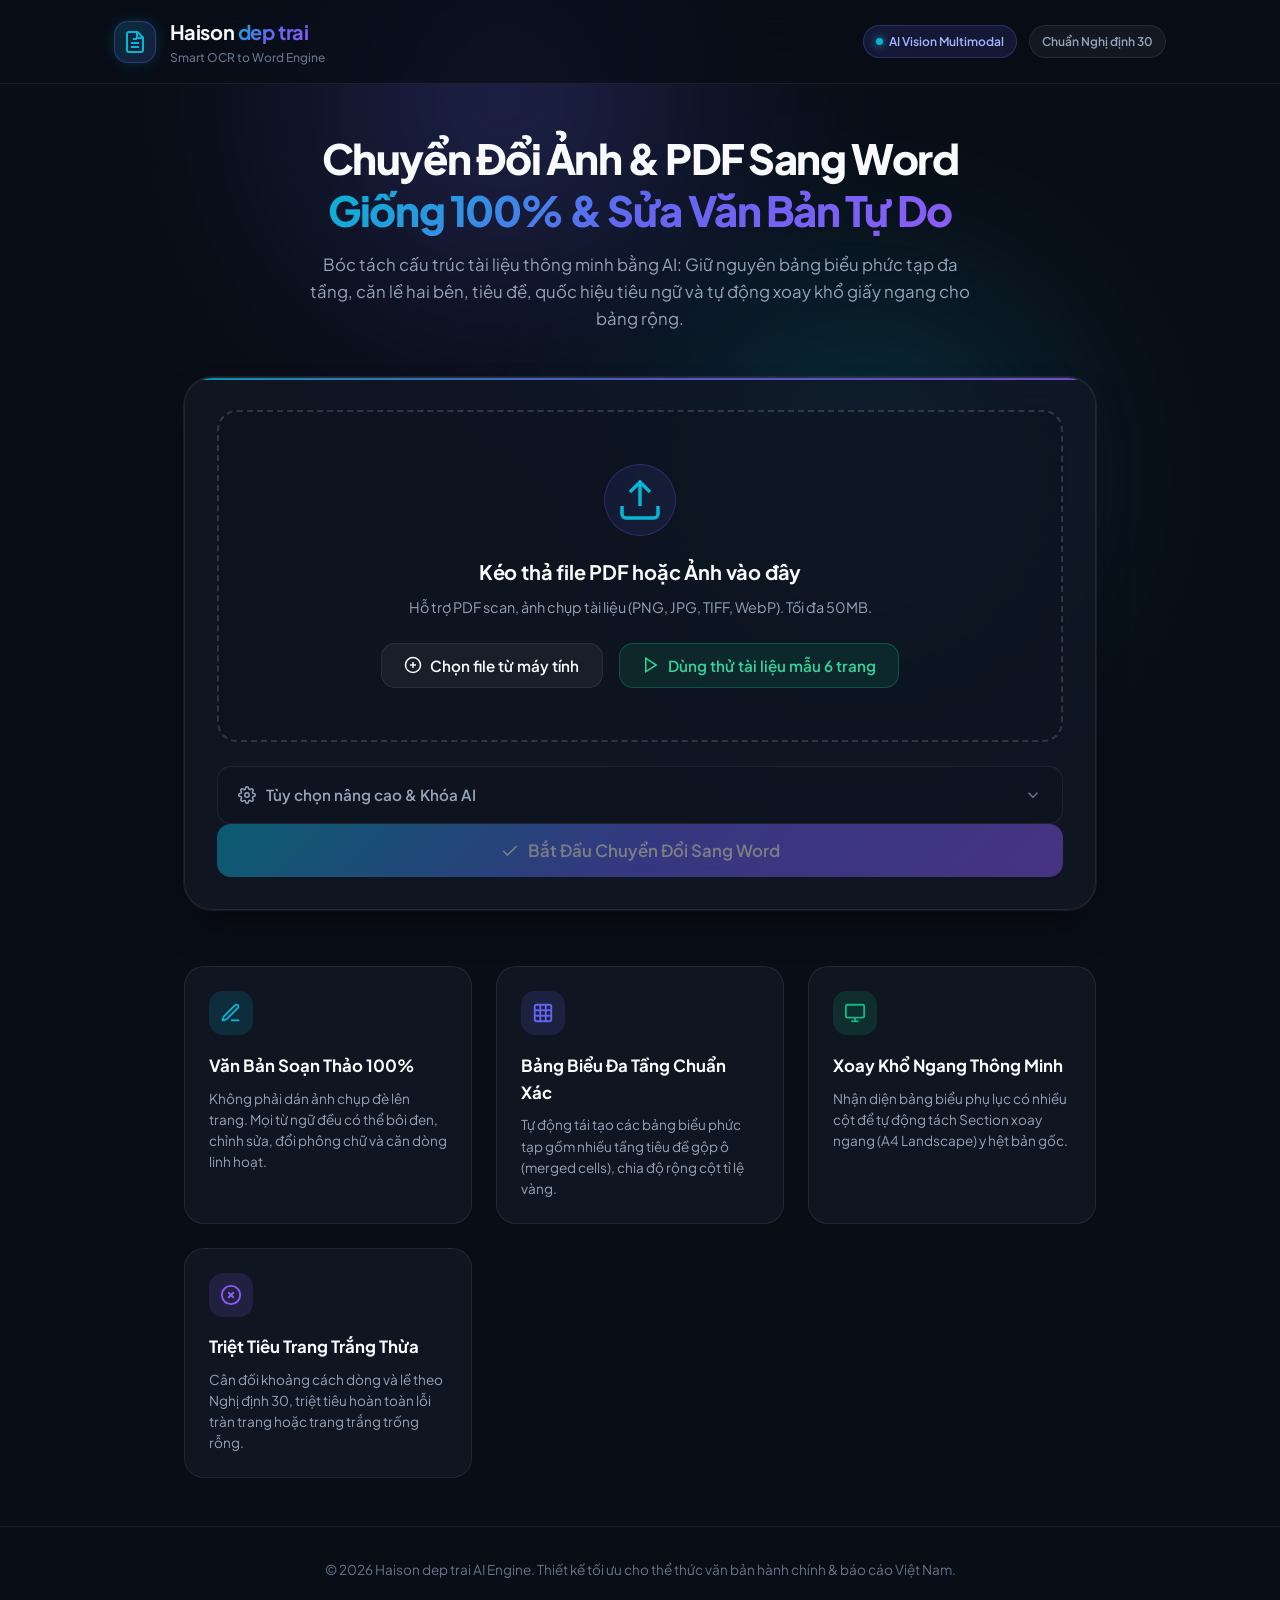
==== templates/index.html @ 434d6317 "Initial commit: Haison dep trai - AI PDF/Image to Word converter" ====
<!DOCTYPE html>
<html lang="vi">
<head>
  <meta charset="UTF-8">
  <meta name="viewport" content="width=device-width, initial-scale=1.0">
  <title>Haison dep trai - Chuyển Đổi PDF & Ảnh Sang Word Chuẩn 100%</title>
  <meta name="description" content="Chuyển đổi hình ảnh và PDF scan sang văn bản Word (.docx) chuẩn 100% thể thức văn bản, giữ nguyên bảng biểu và chỉnh sửa tự do.">
  <link rel="preconnect" href="https://fonts.googleapis.com">
  <link rel="preconnect" href="https://fonts.gstatic.com" crossorigin>
  <link href="https://fonts.googleapis.com/css2?family=Plus+Jakarta+Sans:wght@400;500;600;700;800&family=Inter:wght@400;500;600&family=JetBrains+Mono:wght@400;500&display=swap" rel="stylesheet">
  <link rel="stylesheet" href="/static/css/style.css">
</head>
<body>
  <div class="ambient-glow glow-1"></div>
  <div class="ambient-glow glow-2"></div>
  
  <header class="app-header">
    <div class="header-container">
      <div class="brand">
        <div class="brand-icon">
          <svg width="24" height="24" viewBox="0 0 24 24" fill="none" stroke="currentColor" stroke-width="2">
            <path d="M14.5 2H6a2 2 0 0 0-2 2v16a2 2 0 0 0 2 2h12a2 2 0 0 0 2-2V7.5L14.5 2z"/>
            <polyline points="14 2 14 8 20 8"/>
            <path d="M8 13h8"/>
            <path d="M8 17h8"/>
            <path d="M10 9h4"/>
          </svg>
        </div>
        <div class="brand-text">
          <span class="brand-title">Haison <span class="gradient-text">dep trai</span></span>
          <span class="brand-subtitle">Smart OCR to Word Engine</span>
        </div>
      </div>
      
      <div class="header-badges">
        <span class="badge badge-pulse">
          <span class="pulse-dot"></span>
          AI Vision Multimodal
        </span>
        <span class="badge badge-subtle">Chuẩn Nghị định 30</span>
      </div>
    </div>
  </header>

  <main class="main-content">
    <section class="hero-section">
      <h1 class="hero-title">
        Chuyển Đổi Ảnh & PDF Sang Word <br>
        <span class="gradient-text">Giống 100% & Sửa Văn Bản Tự Do</span>
      </h1>
      <p class="hero-desc">
        Bóc tách cấu trúc tài liệu thông minh bằng AI: Giữ nguyên bảng biểu phức tạp đa tầng, 
        căn lề hai bên, tiêu đề, quốc hiệu tiêu ngữ và tự động xoay khổ giấy ngang cho bảng rộng.
      </p>
    </section>

    <div class="converter-card" id="converterCard">
      <!-- Upload Zone -->
      <div class="drop-zone" id="dropZone">
        <input type="file" id="fileInput" accept=".pdf,.png,.jpg,.jpeg,.tiff,.webp" hidden>
        
        <div class="drop-content" id="dropContent">
          <div class="upload-icon-wrapper">
            <svg class="upload-icon" width="48" height="48" viewBox="0 0 24 24" fill="none" stroke="currentColor" stroke-width="1.75">
              <path d="M21 15v4a2 2 0 0 1-2 2H5a2 2 0 0 1-2-2v-4"/>
              <polyline points="17 8 12 3 7 8"/>
              <line x1="12" y1="3" x2="12" y2="15"/>
            </svg>
          </div>
          <h3 class="drop-title">Kéo thả file PDF hoặc Ảnh vào đây</h3>
          <p class="drop-hint">Hỗ trợ PDF scan, ảnh chụp tài liệu (PNG, JPG, TIFF, WebP). Tối đa 50MB.</p>
          
          <div class="drop-actions">
            <button type="button" class="btn btn-outline" id="browseBtn">
              <svg width="18" height="18" viewBox="0 0 24 24" fill="none" stroke="currentColor" stroke-width="2">
                <circle cx="12" cy="12" r="10"/>
                <line x1="12" y1="8" x2="12" y2="16"/>
                <line x1="8" y1="12" x2="16" y2="12"/>
              </svg>
              Chọn file từ máy tính
            </button>
            <button type="button" class="btn btn-demo" id="demoBtn">
              <svg width="18" height="18" viewBox="0 0 24 24" fill="none" stroke="currentColor" stroke-width="2">
                <polygon points="5 3 19 12 5 21 5 3"/>
              </svg>
              Dùng thử tài liệu mẫu 6 trang
            </button>
          </div>
        </div>

        <!-- Selected File Preview Bar -->
        <div class="file-preview-bar hidden" id="filePreviewBar">
          <div class="file-icon-box">
            <svg width="24" height="24" viewBox="0 0 24 24" fill="none" stroke="currentColor" stroke-width="2">
              <path d="M14 2H6a2 2 0 0 0-2 2v16a2 2 0 0 0 2 2h12a2 2 0 0 0 2-2V8z"/>
              <polyline points="14 2 14 8 20 8"/>
            </svg>
          </div>
          <div class="file-info-details">
            <span class="file-name" id="fileName">tailieu.pdf</span>
            <span class="file-meta" id="fileMeta">2.5 MB • PDF Document</span>
          </div>
          <button type="button" class="btn-icon" id="removeFileBtn" title="Bỏ chọn file">
            <svg width="18" height="18" viewBox="0 0 24 24" fill="none" stroke="currentColor" stroke-width="2">
              <line x1="18" y1="6" x2="6" y2="18"/>
              <line x1="6" y1="6" x2="18" y2="18"/>
            </svg>
          </button>
        </div>
      </div>

      <!-- Advanced Options Accordion -->
      <div class="options-container">
        <div class="options-header" id="optionsToggle">
          <div class="options-title">
            <svg width="18" height="18" viewBox="0 0 24 24" fill="none" stroke="currentColor" stroke-width="2">
              <circle cx="12" cy="12" r="3"/>
              <path d="M19.4 15a1.65 1.65 0 0 0 .33 1.82l.06.06a2 2 0 0 1 0 2.83 2 2 0 0 1-2.83 0l-.06-.06a1.65 1.65 0 0 0-1.82-.33 1.65 1.65 0 0 0-1 1.51V21a2 2 0 0 1-2 2 2 2 0 0 1-2-2v-.09A1.65 1.65 0 0 0 9 19.4a1.65 1.65 0 0 0-1.82.33l-.06.06a2 2 0 0 1-2.83 0 2 2 0 0 1 0-2.83l.06-.06a1.65 1.65 0 0 0 .33-1.82 1.65 1.65 0 0 0-1.51-1H3a2 2 0 0 1-2-2 2 2 0 0 1 2-2h.09A1.65 1.65 0 0 0 4.6 9a1.65 1.65 0 0 0-.33-1.82l-.06-.06a2 2 0 0 1 0-2.83 2 2 0 0 1 2.83 0l.06.06a1.65 1.65 0 0 0 1.82.33H9a1.65 1.65 0 0 0 1-1.51V3a2 2 0 0 1 2-2 2 2 0 0 1 2 2v.09a1.65 1.65 0 0 0 1 1.51 1.65 1.65 0 0 0 1.82-.33l.06-.06a2 2 0 0 1 2.83 0 2 2 0 0 1 0 2.83l-.06.06a1.65 1.65 0 0 0-.33 1.82V9a1.65 1.65 0 0 0 1.51 1H21a2 2 0 0 1 2 2 2 2 0 0 1-2 2h-.09a1.65 1.65 0 0 0-1.51 1z"/>
            </svg>
            <span>Tùy chọn nâng cao & Khóa AI</span>
          </div>
          <svg class="chevron-icon" id="chevronIcon" width="18" height="18" viewBox="0 0 24 24" fill="none" stroke="currentColor" stroke-width="2">
            <polyline points="6 9 12 15 18 9"/>
          </svg>
        </div>

        <div class="options-body" id="optionsBody">
          <div class="options-grid">
            <div class="option-item">
              <label class="toggle-switch">
                <input type="checkbox" id="removeSignatures" checked>
                <span class="slider"></span>
              </label>
              <div class="option-text">
                <span class="option-label">Chừa khoảng trống ký tay & đóng dấu</span>
                <span class="option-desc">Không chèn ảnh con dấu/chữ ký để bạn có thể in ra ký và đóng dấu mộc thật</span>
              </div>
            </div>

            <div class="option-item">
              <label class="toggle-switch">
                <input type="checkbox" id="autoLandscape" checked>
                <span class="slider"></span>
              </label>
              <div class="option-text">
                <span class="option-label">Tự động xoay A4 Ngang cho bảng biểu</span>
                <span class="option-desc">Trang nào có bảng biểu rộng sẽ tự xoay ngang để không bị vỡ cột</span>
              </div>
            </div>

            <div class="form-group">
              <label for="fontSelect" class="form-label">Phông chữ xuất bản:</label>
              <select id="fontSelect" class="form-select">
                <option value="Times New Roman" selected>Times New Roman (Chuẩn văn bản hành chính)</option>
                <option value="Arial">Arial (Hiện đại, dễ nhìn)</option>
                <option value="Calibri">Calibri (Trang nhã)</option>
              </select>
            </div>

            <div class="form-group">
              <label for="apiKeyInput" class="form-label">
                <span>Google Gemini API Key:</span>
                <a href="https://aistudio.google.com/apikey" target="_blank" class="link-external">Lấy khóa API miễn phí ↗</a>
              </label>
              <input type="password" id="apiKeyInput" class="form-input" placeholder="Nhập Gemini API Key hoặc để trống nếu đã cấu hình .env">
              <span class="input-hint">Hệ thống ưu tiên đọc khóa từ file .env nội bộ nếu bạn không nhập tại đây.</span>
            </div>
          </div>
        </div>
      </div>

      <!-- Action Button -->
      <div class="convert-action-box">
        <button type="button" class="btn btn-primary" id="convertBtn" disabled>
          <svg width="20" height="20" viewBox="0 0 24 24" fill="none" stroke="currentColor" stroke-width="2">
            <polyline points="20 6 9 17 4 12"/>
          </svg>
          Bắt Đầu Chuyển Đổi Sang Word
        </button>
      </div>

      <!-- Error Card (Hidden by default) -->
      <div class="error-card hidden" id="errorCard">
        <div class="error-badge">
          <svg width="22" height="22" viewBox="0 0 24 24" fill="none" stroke="currentColor" stroke-width="2">
            <circle cx="12" cy="12" r="10"/>
            <line x1="12" y1="8" x2="12" y2="12"/>
            <line x1="12" y1="16" x2="12.01" y2="16"/>
          </svg>
          <span id="errorTitle">Chưa thể hoàn tất</span>
        </div>
        <p class="error-desc" id="errorDesc">Đã có lỗi xảy ra.</p>
        <button type="button" class="btn btn-retry" id="retryBtn">
          <svg width="18" height="18" viewBox="0 0 24 24" fill="none" stroke="currentColor" stroke-width="2">
            <polyline points="1 4 1 10 7 10"/>
            <path d="M3.51 15a9 9 0 1 0 2.13-9.36L1 10"/>
          </svg>
          Thử lại ngay
        </button>
      </div>

      <!-- Progress Card (Hidden by default) -->
      <div class="progress-card hidden" id="progressCard">
        <div class="progress-header">
          <div class="spinner"></div>
          <span class="progress-status-text" id="progressStatusText">Đang xử lý tài liệu...</span>
        </div>
        <div class="progress-track">
          <div class="progress-fill" id="progressFill"></div>
        </div>
        <ul class="progress-steps" id="progressSteps">
          <li class="step-item active" id="step1">
            <span class="step-icon">1</span>
            <span class="step-title">Kết xuất trang PDF / Ảnh</span>
          </li>
          <li class="step-item" id="step2">
            <span class="step-icon">2</span>
            <span class="step-title">AI Vision phân tích bố cục & bảng</span>
          </li>
          <li class="step-item" id="step3">
            <span class="step-icon">3</span>
            <span class="step-title">Dựng cấu trúc Word (.docx)</span>
          </li>
          <li class="step-item" id="step4">
            <span class="step-icon">4</span>
            <span class="step-title">Khử trang trắng & Hoàn tất</span>
          </li>
        </ul>
      </div>

      <!-- Result Card (Hidden by default) -->
      <div class="result-card hidden" id="resultCard">
        <div class="result-badge">
          <svg width="24" height="24" viewBox="0 0 24 24" fill="none" stroke="currentColor" stroke-width="2">
            <path d="M22 11.08V12a10 10 0 1 1-5.93-9.14"/>
            <polyline points="22 4 12 14.01 9 11.01"/>
          </svg>
          <span>Chuyển đổi thành công 100%!</span>
        </div>

        <div class="result-details">
          <div class="word-icon-large">
            <svg width="40" height="40" viewBox="0 0 24 24" fill="none" stroke="currentColor" stroke-width="1.75">
              <path d="M14.5 2H6a2 2 0 0 0-2 2v16a2 2 0 0 0 2 2h12a2 2 0 0 0 2-2V7.5L14.5 2z"/>
              <polyline points="14 2 14 8 20 8"/>
              <line x1="16" y1="13" x2="8" y2="13"/>
              <line x1="16" y1="17" x2="8" y2="17"/>
              <line x1="10" y1="9" x2="8" y2="9"/>
            </svg>
          </div>
          <div class="result-meta">
            <h4 class="result-filename" id="resultFilename">Chuyen_Doi_Van_Ban.docx</h4>
            <p class="result-subtitle" id="resultSubtitle">6 trang • Giữ nguyên định dạng & không trang trắng thừa</p>
          </div>
        </div>

        <div class="result-actions">
          <a href="#" class="btn btn-download" id="downloadBtn" download>
            <svg width="20" height="20" viewBox="0 0 24 24" fill="none" stroke="currentColor" stroke-width="2">
              <path d="M21 15v4a2 2 0 0 1-2 2H5a2 2 0 0 1-2-2v-4"/>
              <polyline points="7 10 12 15 17 10"/>
              <line x1="12" y1="15" x2="12" y2="3"/>
            </svg>
            Tải File Word (.docx) Về Máy
          </a>
          <button type="button" class="btn btn-outline" id="resetBtn">
            Chuyển file khác
          </button>
        </div>
      </div>
    </div>

    <!-- Feature Highlights -->
    <section class="features-grid">
      <div class="feature-card">
        <div class="feature-icon bg-cyan">
          <svg width="22" height="22" viewBox="0 0 24 24" fill="none" stroke="currentColor" stroke-width="2">
            <path d="M12 20h9"/>
            <path d="M16.5 3.5a2.121 2.121 0 0 1 3 3L7 19l-4 1 1-4L16.5 3.5z"/>
          </svg>
        </div>
        <h3 class="feature-title">Văn Bản Soạn Thảo 100%</h3>
        <p class="feature-desc">Không phải dán ảnh chụp đè lên trang. Mọi từ ngữ đều có thể bôi đen, chỉnh sửa, đổi phông chữ và căn dòng linh hoạt.</p>
      </div>

      <div class="feature-card">
        <div class="feature-icon bg-indigo">
          <svg width="22" height="22" viewBox="0 0 24 24" fill="none" stroke="currentColor" stroke-width="2">
            <rect x="3" y="3" width="18" height="18" rx="2" ry="2"/>
            <line x1="3" y1="9" x2="21" y2="9"/>
            <line x1="3" y1="15" x2="21" y2="15"/>
            <line x1="9" y1="3" x2="9" y2="21"/>
            <line x1="15" y1="3" x2="15" y2="21"/>
          </svg>
        </div>
        <h3 class="feature-title">Bảng Biểu Đa Tầng Chuẩn Xác</h3>
        <p class="feature-desc">Tự động tái tạo các bảng biểu phức tạp gồm nhiều tầng tiêu đề gộp ô (merged cells), chia độ rộng cột tỉ lệ vàng.</p>
      </div>

      <div class="feature-card">
        <div class="feature-icon bg-emerald">
          <svg width="22" height="22" viewBox="0 0 24 24" fill="none" stroke="currentColor" stroke-width="2">
            <rect x="2" y="3" width="20" height="14" rx="2" ry="2"/>
            <line x1="8" y1="21" x2="16" y2="21"/>
            <line x1="12" y1="17" x2="12" y2="21"/>
          </svg>
        </div>
        <h3 class="feature-title">Xoay Khổ Ngang Thông Minh</h3>
        <p class="feature-desc">Nhận diện bảng biểu phụ lục có nhiều cột để tự động tách Section xoay ngang (A4 Landscape) y hệt bản gốc.</p>
      </div>

      <div class="feature-card">
        <div class="feature-icon bg-violet">
          <svg width="22" height="22" viewBox="0 0 24 24" fill="none" stroke="currentColor" stroke-width="2">
            <circle cx="12" cy="12" r="10"/>
            <line x1="15" y1="9" x2="9" y2="15"/>
            <line x1="9" y1="9" x2="15" y2="15"/>
          </svg>
        </div>
        <h3 class="feature-title">Triệt Tiêu Trang Trắng Thừa</h3>
        <p class="feature-desc">Cân đối khoảng cách dòng và lề theo Nghị định 30, triệt tiêu hoàn toàn lỗi tràn trang hoặc trang trắng trống rỗng.</p>
      </div>
    </section>
  </main>

  <footer class="app-footer">
    <p>© 2026 Haison dep trai AI Engine. Thiết kế tối ưu cho thể thức văn bản hành chính & báo cáo Việt Nam.</p>
  </footer>

  <script src="/static/js/app.js"></script>
</body>
</html>
---- static/css/style.css ----
:root {
  --bg-primary: #090d16;
  --bg-card: rgba(18, 24, 38, 0.75);
  --bg-card-hover: rgba(24, 32, 50, 0.85);
  --bg-input: rgba(13, 18, 30, 0.8);
  --border-subtle: rgba(255, 255, 255, 0.08);
  --border-active: rgba(99, 102, 241, 0.5);
  --text-main: #f8fafc;
  --text-muted: #94a3b8;
  --text-dim: #64748b;
  
  --accent-cyan: #06b6d4;
  --accent-indigo: #6366f1;
  --accent-violet: #8b5cf6;
  --accent-emerald: #10b981;
  --accent-rose: #f43f5e;
  
  --gradient-primary: linear-gradient(135deg, #06b6d4 0%, #6366f1 50%, #8b5cf6 100%);
  --gradient-glow: linear-gradient(135deg, rgba(6, 182, 212, 0.25) 0%, rgba(99, 102, 241, 0.25) 100%);
  --shadow-card: 0 20px 40px -15px rgba(0, 0, 0, 0.5), 0 0 0 1px rgba(255, 255, 255, 0.08);
  --shadow-btn: 0 10px 25px -5px rgba(99, 102, 241, 0.4);
  
  --radius-sm: 8px;
  --radius-md: 14px;
  --radius-lg: 20px;
  --radius-xl: 28px;
  --transition-fast: 0.15s ease;
  --transition-normal: 0.25s cubic-bezier(0.4, 0, 0.2, 1);
}

* {
  margin: 0;
  padding: 0;
  box-sizing: border-box;
}

body {
  font-family: 'Plus Jakarta Sans', -apple-system, BlinkMacSystemFont, 'Segoe UI', Roboto, sans-serif;
  background-color: var(--bg-primary);
  color: var(--text-main);
  min-height: 100vh;
  display: flex;
  flex-direction: column;
  overflow-x: hidden;
  position: relative;
  line-height: 1.6;
}

/* Ambient Background Glows */
.ambient-glow {
  position: absolute;
  border-radius: 50%;
  filter: blur(120px);
  pointer-events: none;
  z-index: 0;
  opacity: 0.45;
}

.glow-1 {
  width: 500px;
  height: 500px;
  top: -150px;
  left: 20%;
  background: radial-gradient(circle, var(--accent-indigo) 0%, rgba(99, 102, 241, 0) 70%);
}

.glow-2 {
  width: 450px;
  height: 450px;
  top: 250px;
  right: 15%;
  background: radial-gradient(circle, var(--accent-cyan) 0%, rgba(6, 182, 212, 0) 70%);
}

/* Header */
.app-header {
  position: sticky;
  top: 0;
  z-index: 100;
  backdrop-filter: blur(20px);
  -webkit-backdrop-filter: blur(20px);
  background: rgba(9, 13, 22, 0.75);
  border-bottom: 1px solid var(--border-subtle);
  padding: 1rem 0;
}

.header-container {
  max-width: 1100px;
  margin: 0 auto;
  padding: 0 1.5rem;
  display: flex;
  align-items: center;
  justify-content: space-between;
}

.brand {
  display: flex;
  align-items: center;
  gap: 0.85rem;
}

.brand-icon {
  width: 42px;
  height: 42px;
  border-radius: var(--radius-md);
  background: linear-gradient(135deg, rgba(6, 182, 212, 0.2), rgba(99, 102, 241, 0.2));
  border: 1px solid rgba(99, 102, 241, 0.35);
  display: flex;
  align-items: center;
  justify-content: center;
  color: var(--accent-cyan);
  box-shadow: 0 0 15px rgba(6, 182, 212, 0.2);
}

.brand-title {
  font-size: 1.25rem;
  font-weight: 700;
  letter-spacing: -0.02em;
  display: block;
}

.brand-subtitle {
  font-size: 0.75rem;
  color: var(--text-dim);
  font-weight: 500;
  display: block;
}

.gradient-text {
  background: var(--gradient-primary);
  -webkit-background-clip: text;
  -webkit-text-fill-color: transparent;
}

.header-badges {
  display: flex;
  align-items: center;
  gap: 0.75rem;
}

.badge {
  font-size: 0.75rem;
  font-weight: 600;
  padding: 0.35rem 0.75rem;
  border-radius: 9999px;
  display: inline-flex;
  align-items: center;
  gap: 0.4rem;
}

.badge-pulse {
  background: rgba(99, 102, 241, 0.15);
  border: 1px solid rgba(99, 102, 241, 0.3);
  color: #a5b4fc;
}

.pulse-dot {
  width: 7px;
  height: 7px;
  border-radius: 50%;
  background-color: var(--accent-cyan);
  box-shadow: 0 0 8px var(--accent-cyan);
  animation: pulseAnimation 2s infinite;
}

@keyframes pulseAnimation {
  0% { transform: scale(0.95); opacity: 0.8; }
  50% { transform: scale(1.3); opacity: 1; }
  100% { transform: scale(0.95); opacity: 0.8; }
}

.badge-subtle {
  background: rgba(255, 255, 255, 0.05);
  border: 1px solid var(--border-subtle);
  color: var(--text-muted);
}

.badge-connected {
  font-size: 0.72rem;
  font-weight: 600;
  color: #34d399;
  background: rgba(16, 185, 129, 0.15);
  border: 1px solid rgba(16, 185, 129, 0.35);
  padding: 0.15rem 0.55rem;
  border-radius: 9999px;
  display: inline-flex;
  align-items: center;
  margin-left: 0.4rem;
}

/* Main Content */
.main-content {
  flex: 1;
  max-width: 960px;
  width: 100%;
  margin: 0 auto;
  padding: 3rem 1.5rem;
  position: relative;
  z-index: 1;
}

/* Hero Section */
.hero-section {
  text-align: center;
  margin-bottom: 2.75rem;
}

.hero-title {
  font-size: 2.6rem;
  font-weight: 800;
  letter-spacing: -0.035em;
  line-height: 1.25;
  margin-bottom: 1rem;
}

.hero-desc {
  font-size: 1.05rem;
  color: var(--text-muted);
  max-width: 680px;
  margin: 0 auto;
  font-weight: 400;
}

/* Converter Card */
.converter-card {
  background: var(--bg-card);
  backdrop-filter: blur(24px);
  -webkit-backdrop-filter: blur(24px);
  border: 1px solid var(--border-subtle);
  border-radius: var(--radius-xl);
  padding: 2rem;
  box-shadow: var(--shadow-card);
  position: relative;
  overflow: hidden;
  margin-bottom: 3.5rem;
}

.converter-card::before {
  content: '';
  position: absolute;
  top: 0;
  left: 0;
  right: 0;
  height: 2px;
  background: var(--gradient-primary);
  opacity: 0.8;
}

/* Drop Zone */
.drop-zone {
  border: 2px dashed rgba(255, 255, 255, 0.15);
  border-radius: var(--radius-lg);
  padding: 3.25rem 2rem;
  text-align: center;
  background: rgba(13, 18, 30, 0.4);
  transition: var(--transition-normal);
  cursor: pointer;
  position: relative;
}

.drop-zone:hover, .drop-zone.dragover {
  border-color: var(--accent-indigo);
  background: rgba(99, 102, 241, 0.06);
  transform: translateY(-2px);
  box-shadow: 0 10px 25px -10px rgba(99, 102, 241, 0.3);
}

.upload-icon-wrapper {
  width: 72px;
  height: 72px;
  border-radius: 50%;
  background: rgba(99, 102, 241, 0.1);
  border: 1px solid rgba(99, 102, 241, 0.25);
  display: flex;
  align-items: center;
  justify-content: center;
  color: var(--accent-cyan);
  margin: 0 auto 1.25rem;
  transition: var(--transition-normal);
}

.drop-zone:hover .upload-icon-wrapper {
  transform: scale(1.08);
  background: rgba(6, 182, 212, 0.15);
  border-color: var(--accent-cyan);
}

.drop-title {
  font-size: 1.25rem;
  font-weight: 700;
  margin-bottom: 0.5rem;
  letter-spacing: -0.01em;
}

.drop-hint {
  color: var(--text-muted);
  font-size: 0.9rem;
  margin-bottom: 1.5rem;
}

.drop-actions {
  display: flex;
  align-items: center;
  justify-content: center;
  gap: 1rem;
  flex-wrap: wrap;
}

/* Buttons */
.btn {
  font-family: inherit;
  font-size: 0.95rem;
  font-weight: 600;
  padding: 0.75rem 1.4rem;
  border-radius: var(--radius-md);
  border: none;
  cursor: pointer;
  display: inline-flex;
  align-items: center;
  gap: 0.5rem;
  transition: var(--transition-normal);
  text-decoration: none;
}

.btn-primary {
  background: var(--gradient-primary);
  color: #ffffff;
  box-shadow: var(--shadow-btn);
  width: 100%;
  justify-content: center;
  padding: 1rem 1.75rem;
  font-size: 1.05rem;
}

.btn-primary:hover:not(:disabled) {
  opacity: 0.95;
  transform: translateY(-2px);
  box-shadow: 0 12px 30px -5px rgba(99, 102, 241, 0.5);
}

.btn-primary:disabled {
  opacity: 0.45;
  cursor: not-allowed;
  transform: none;
  box-shadow: none;
}

.btn-outline {
  background: rgba(255, 255, 255, 0.05);
  border: 1px solid var(--border-subtle);
  color: var(--text-main);
}

.btn-outline:hover {
  background: rgba(255, 255, 255, 0.1);
  border-color: rgba(255, 255, 255, 0.2);
  transform: translateY(-1px);
}

.btn-demo {
  background: rgba(16, 185, 129, 0.12);
  border: 1px solid rgba(16, 185, 129, 0.3);
  color: #34d399;
}

.btn-demo:hover {
  background: rgba(16, 185, 129, 0.2);
  border-color: #34d399;
  transform: translateY(-1px);
}

.btn-download {
  background: linear-gradient(135deg, #10b981 0%, #059669 100%);
  color: #ffffff;
  padding: 0.9rem 1.6rem;
  font-size: 1rem;
  box-shadow: 0 10px 25px -5px rgba(16, 185, 129, 0.4);
}

.btn-download:hover {
  opacity: 0.95;
  transform: translateY(-2px);
  box-shadow: 0 12px 30px -5px rgba(16, 185, 129, 0.55);
}

.btn-icon {
  background: none;
  border: none;
  color: var(--text-dim);
  cursor: pointer;
  padding: 0.35rem;
  border-radius: var(--radius-sm);
  display: flex;
  align-items: center;
  justify-content: center;
  transition: var(--transition-fast);
}

.btn-icon:hover {
  color: var(--accent-rose);
  background: rgba(244, 63, 94, 0.1);
}

/* File Preview Bar */
.file-preview-bar {
  display: flex;
  align-items: center;
  gap: 1rem;
  background: rgba(13, 18, 30, 0.9);
  border: 1px solid rgba(99, 102, 241, 0.35);
  border-radius: var(--radius-md);
  padding: 0.9rem 1.25rem;
  text-align: left;
}

.file-icon-box {
  width: 44px;
  height: 44px;
  border-radius: var(--radius-sm);
  background: rgba(99, 102, 241, 0.15);
  color: var(--accent-indigo);
  display: flex;
  align-items: center;
  justify-content: center;
  flex-shrink: 0;
}

.file-info-details {
  flex: 1;
  min-width: 0;
}

.file-name {
  display: block;
  font-weight: 600;
  font-size: 0.95rem;
  white-space: nowrap;
  overflow: hidden;
  text-overflow: ellipsis;
}

.file-meta {
  display: block;
  font-size: 0.8rem;
  color: var(--text-dim);
}

/* Options Accordion */
.options-container {
  margin-top: 1.5rem;
  border: 1px solid var(--border-subtle);
  border-radius: var(--radius-md);
  background: rgba(13, 18, 30, 0.5);
  overflow: hidden;
  transition: var(--transition-normal);
}

.options-header {
  padding: 1rem 1.25rem;
  display: flex;
  align-items: center;
  justify-content: space-between;
  cursor: pointer;
  user-select: none;
}

.options-header:hover {
  background: rgba(255, 255, 255, 0.02);
}

.options-title {
  display: flex;
  align-items: center;
  gap: 0.6rem;
  font-size: 0.95rem;
  font-weight: 600;
  color: var(--text-muted);
}

.chevron-icon {
  color: var(--text-dim);
  transition: transform var(--transition-normal);
}

.options-container.open .chevron-icon {
  transform: rotate(180deg);
}

.options-body {
  max-height: 0;
  overflow: hidden;
  transition: max-height 0.35s cubic-bezier(0.4, 0, 0.2, 1);
  padding: 0 1.25rem;
}

.options-container.open .options-body {
  max-height: 600px;
  padding: 0.5rem 1.25rem 1.5rem;
}

.options-grid {
  display: flex;
  flex-direction: column;
  gap: 1.25rem;
}

.option-item {
  display: flex;
  align-items: flex-start;
  gap: 1rem;
}

.option-text {
  flex: 1;
}

.option-label {
  display: block;
  font-size: 0.9rem;
  font-weight: 600;
  margin-bottom: 0.15rem;
}

.option-desc {
  display: block;
  font-size: 0.8rem;
  color: var(--text-dim);
}

/* Toggle Switch */
.toggle-switch {
  position: relative;
  display: inline-block;
  width: 44px;
  height: 24px;
  flex-shrink: 0;
}

.toggle-switch input {
  opacity: 0;
  width: 0;
  height: 0;
}

.slider {
  position: absolute;
  cursor: pointer;
  top: 0;
  left: 0;
  right: 0;
  bottom: 0;
  background-color: rgba(255, 255, 255, 0.15);
  transition: var(--transition-fast);
  border-radius: 24px;
}

.slider:before {
  position: absolute;
  content: "";
  height: 18px;
  width: 18px;
  left: 3px;
  bottom: 3px;
  background-color: white;
  transition: var(--transition-fast);
  border-radius: 50%;
}

input:checked + .slider {
  background: var(--gradient-primary);
}

input:checked + .slider:before {
  transform: translateX(20px);
}

/* Form inputs */
.form-group {
  display: flex;
  flex-direction: column;
  gap: 0.4rem;
}

.form-label {
  font-size: 0.85rem;
  font-weight: 600;
  color: var(--text-muted);
  display: flex;
  justify-content: space-between;
}

.link-external {
  color: var(--accent-cyan);
  text-decoration: none;
  font-weight: 500;
}

.link-external:hover {
  text-decoration: underline;
}

.form-select, .form-input {
  background: var(--bg-input);
  border: 1px solid var(--border-subtle);
  border-radius: var(--radius-sm);
  color: var(--text-main);
  padding: 0.65rem 0.85rem;
  font-family: inherit;
  font-size: 0.9rem;
  transition: var(--transition-fast);
}

.form-select:focus, .form-input:focus {
  outline: none;
  border-color: var(--accent-indigo);
  box-shadow: 0 0 0 3px rgba(99, 102, 241, 0.25);
}

.input-hint {
  font-size: 0.75rem;
  color: var(--text-dim);
}

/* Error Card */
.error-card {
  margin-top: 1.5rem;
  padding: 1.25rem 1.5rem;
  background: rgba(244, 63, 94, 0.08);
  border: 1px solid rgba(244, 63, 94, 0.35);
  border-radius: var(--radius-md);
  animation: fadeIn 0.3s ease;
}

.error-badge {
  display: flex;
  align-items: center;
  gap: 0.5rem;
  color: #fb7185;
  font-weight: 700;
  font-size: 1rem;
  margin-bottom: 0.5rem;
}

.error-desc {
  font-size: 0.9rem;
  color: #fecdd3;
  margin-bottom: 1rem;
  line-height: 1.5;
}

.btn-retry {
  background: rgba(244, 63, 94, 0.2);
  border: 1px solid rgba(244, 63, 94, 0.4);
  color: #ffe4e6;
  font-size: 0.85rem;
  padding: 0.5rem 1rem;
  border-radius: var(--radius-sm);
  cursor: pointer;
  display: inline-flex;
  align-items: center;
  gap: 0.4rem;
  font-family: inherit;
  font-weight: 600;
  transition: var(--transition-fast);
}

.btn-retry:hover {
  background: rgba(244, 63, 94, 0.35);
  color: white;
}

/* Progress Card */
.progress-card {
  margin-top: 2rem;
  padding: 1.5rem;
  background: rgba(13, 18, 30, 0.7);
  border: 1px solid var(--border-active);
  border-radius: var(--radius-md);
  animation: fadeIn 0.3s ease;
}

.progress-header {
  display: flex;
  align-items: center;
  gap: 0.85rem;
  margin-bottom: 1.25rem;
}

.spinner {
  width: 22px;
  height: 22px;
  border: 3px solid rgba(99, 102, 241, 0.2);
  border-top-color: var(--accent-cyan);
  border-radius: 50%;
  animation: spin 0.8s linear infinite;
}

@keyframes spin {
  to { transform: rotate(360deg); }
}

.progress-status-text {
  font-weight: 600;
  font-size: 0.95rem;
  color: var(--text-main);
}

.progress-track {
  height: 6px;
  background: rgba(255, 255, 255, 0.08);
  border-radius: 9999px;
  overflow: hidden;
  margin-bottom: 1.5rem;
}

.progress-fill {
  height: 100%;
  width: 25%;
  background: var(--gradient-primary);
  border-radius: 9999px;
  transition: width 0.4s ease;
}

.progress-steps {
  list-style: none;
  display: grid;
  grid-template-columns: repeat(4, 1fr);
  gap: 0.75rem;
}

.step-item {
  display: flex;
  flex-direction: column;
  align-items: center;
  text-align: center;
  gap: 0.4rem;
  opacity: 0.4;
  transition: var(--transition-normal);
}

.step-item.active {
  opacity: 1;
}

.step-item.completed {
  opacity: 1;
}

.step-icon {
  width: 28px;
  height: 28px;
  border-radius: 50%;
  background: rgba(255, 255, 255, 0.1);
  display: flex;
  align-items: center;
  justify-content: center;
  font-size: 0.8rem;
  font-weight: 700;
}

.step-item.active .step-icon {
  background: var(--gradient-primary);
  color: white;
  box-shadow: 0 0 12px rgba(99, 102, 241, 0.5);
}

.step-item.completed .step-icon {
  background: var(--accent-emerald);
  color: white;
}

.step-title {
  font-size: 0.75rem;
  font-weight: 500;
  color: var(--text-muted);
}

/* Result Card */
.result-card {
  margin-top: 2rem;
  padding: 2rem;
  background: rgba(16, 185, 129, 0.06);
  border: 1px solid rgba(16, 185, 129, 0.35);
  border-radius: var(--radius-lg);
  animation: fadeIn 0.4s cubic-bezier(0.4, 0, 0.2, 1);
}

.result-badge {
  display: inline-flex;
  align-items: center;
  gap: 0.5rem;
  color: #34d399;
  font-weight: 700;
  font-size: 1.1rem;
  margin-bottom: 1.25rem;
}

.result-details {
  display: flex;
  align-items: center;
  gap: 1.25rem;
  background: rgba(13, 18, 30, 0.8);
  border: 1px solid var(--border-subtle);
  border-radius: var(--radius-md);
  padding: 1.25rem;
  margin-bottom: 1.5rem;
}

.word-icon-large {
  width: 56px;
  height: 56px;
  border-radius: var(--radius-md);
  background: linear-gradient(135deg, rgba(37, 99, 235, 0.2), rgba(30, 64, 175, 0.3));
  border: 1px solid rgba(59, 130, 246, 0.4);
  color: #60a5fa;
  display: flex;
  align-items: center;
  justify-content: center;
  flex-shrink: 0;
}

.result-filename {
  font-size: 1.1rem;
  font-weight: 700;
  margin-bottom: 0.25rem;
  word-break: break-all;
}

.result-subtitle {
  font-size: 0.85rem;
  color: var(--text-dim);
}

.result-actions {
  display: flex;
  align-items: center;
  gap: 1rem;
  flex-wrap: wrap;
}

/* Feature Highlights Grid */
.features-grid {
  display: grid;
  grid-template-columns: repeat(auto-fit, minmax(220px, 1fr));
  gap: 1.5rem;
}

.feature-card {
  background: var(--bg-card);
  border: 1px solid var(--border-subtle);
  border-radius: var(--radius-lg);
  padding: 1.5rem;
  transition: var(--transition-normal);
}

.feature-card:hover {
  transform: translateY(-4px);
  border-color: rgba(255, 255, 255, 0.15);
  box-shadow: 0 15px 30px -10px rgba(0, 0, 0, 0.5);
}

.feature-icon {
  width: 44px;
  height: 44px;
  border-radius: var(--radius-md);
  display: flex;
  align-items: center;
  justify-content: center;
  margin-bottom: 1.1rem;
}

.bg-cyan { background: rgba(6, 182, 212, 0.15); color: var(--accent-cyan); }
.bg-indigo { background: rgba(99, 102, 241, 0.15); color: var(--accent-indigo); }
.bg-emerald { background: rgba(16, 185, 129, 0.15); color: var(--accent-emerald); }
.bg-violet { background: rgba(139, 92, 246, 0.15); color: var(--accent-violet); }

.feature-title {
  font-size: 1.05rem;
  font-weight: 700;
  margin-bottom: 0.5rem;
}

.feature-desc {
  font-size: 0.85rem;
  color: var(--text-muted);
  line-height: 1.55;
}

/* Footer */
.app-footer {
  border-top: 1px solid var(--border-subtle);
  padding: 2rem 1.5rem;
  text-align: center;
  font-size: 0.85rem;
  color: var(--text-dim);
  margin-top: auto;
}

/* Utility */
.hidden {
  display: none !important;
}

@keyframes fadeIn {
  from { opacity: 0; transform: translateY(8px); }
  to { opacity: 1; transform: translateY(0); }
}

/* Responsive */
@media (max-width: 768px) {
  .hero-title {
    font-size: 2rem;
  }
  .converter-card {
    padding: 1.25rem;
  }
  .drop-zone {
    padding: 2rem 1rem;
  }
  .progress-steps {
    grid-template-columns: repeat(2, 1fr);
  }
}
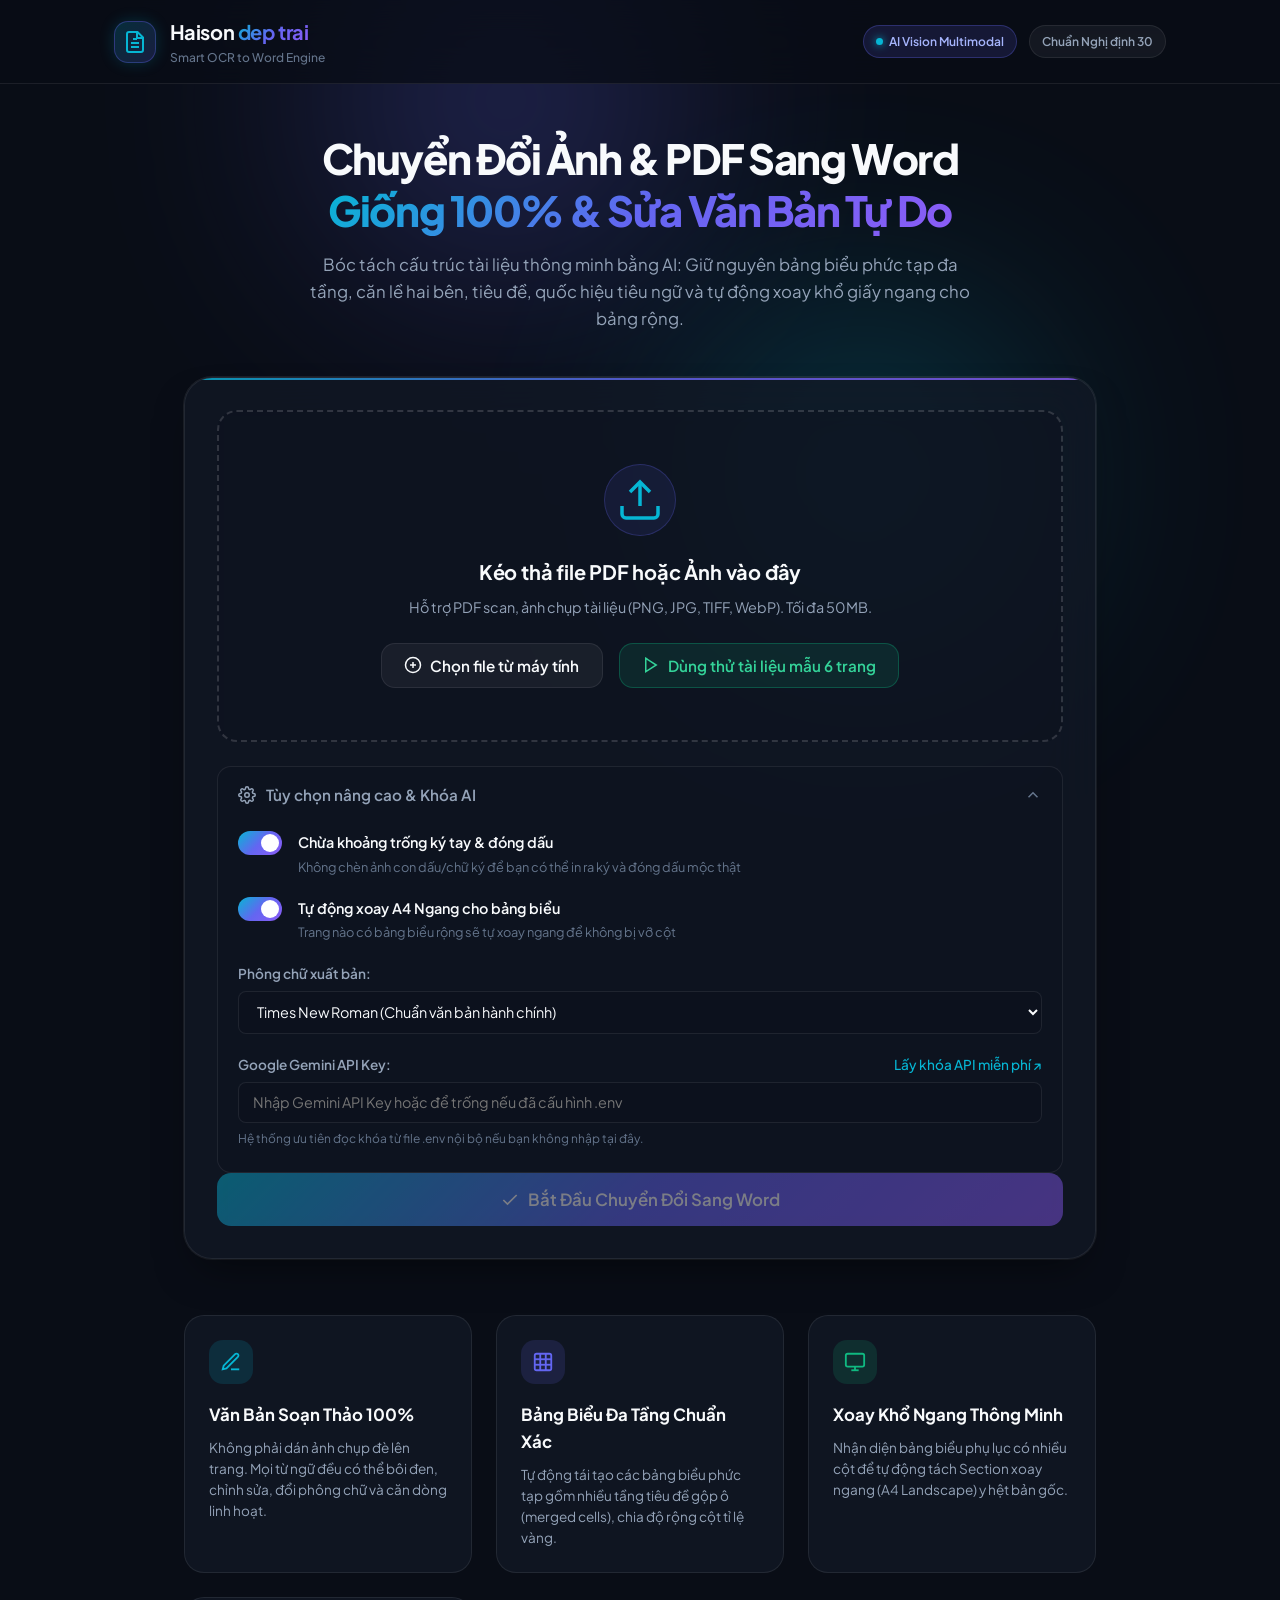
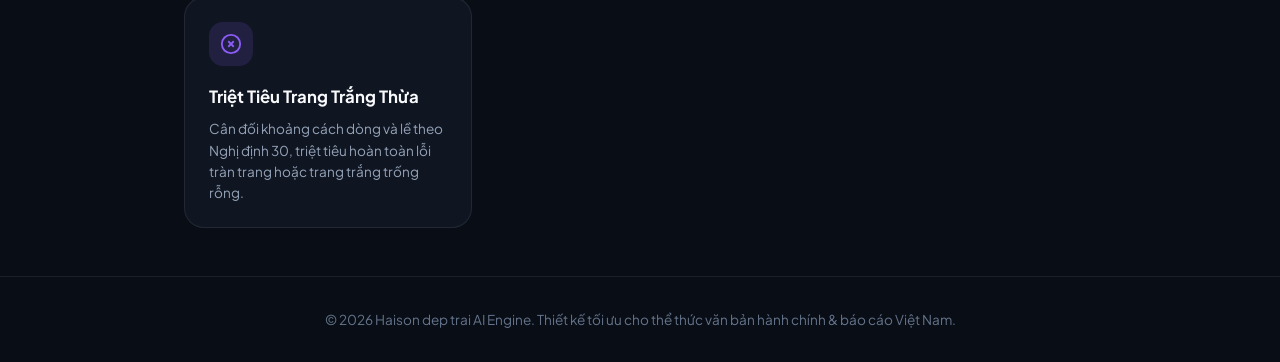
==== commit f9dc3d81: "Fix API key options visibility, show/hide toggle and persistence" ====
--- a/templates/index.html
+++ b/templates/index.html
@@ -109,8 +109,8 @@
         </div>
       </div>
 
-      <!-- Advanced Options Accordion -->
-      <div class="options-container">
+      <!-- Advanced Options Accordion (Open by default) -->
+      <div class="options-container open">
         <div class="options-header" id="optionsToggle">
           <div class="options-title">
             <svg width="18" height="18" viewBox="0 0 24 24" fill="none" stroke="currentColor" stroke-width="2">
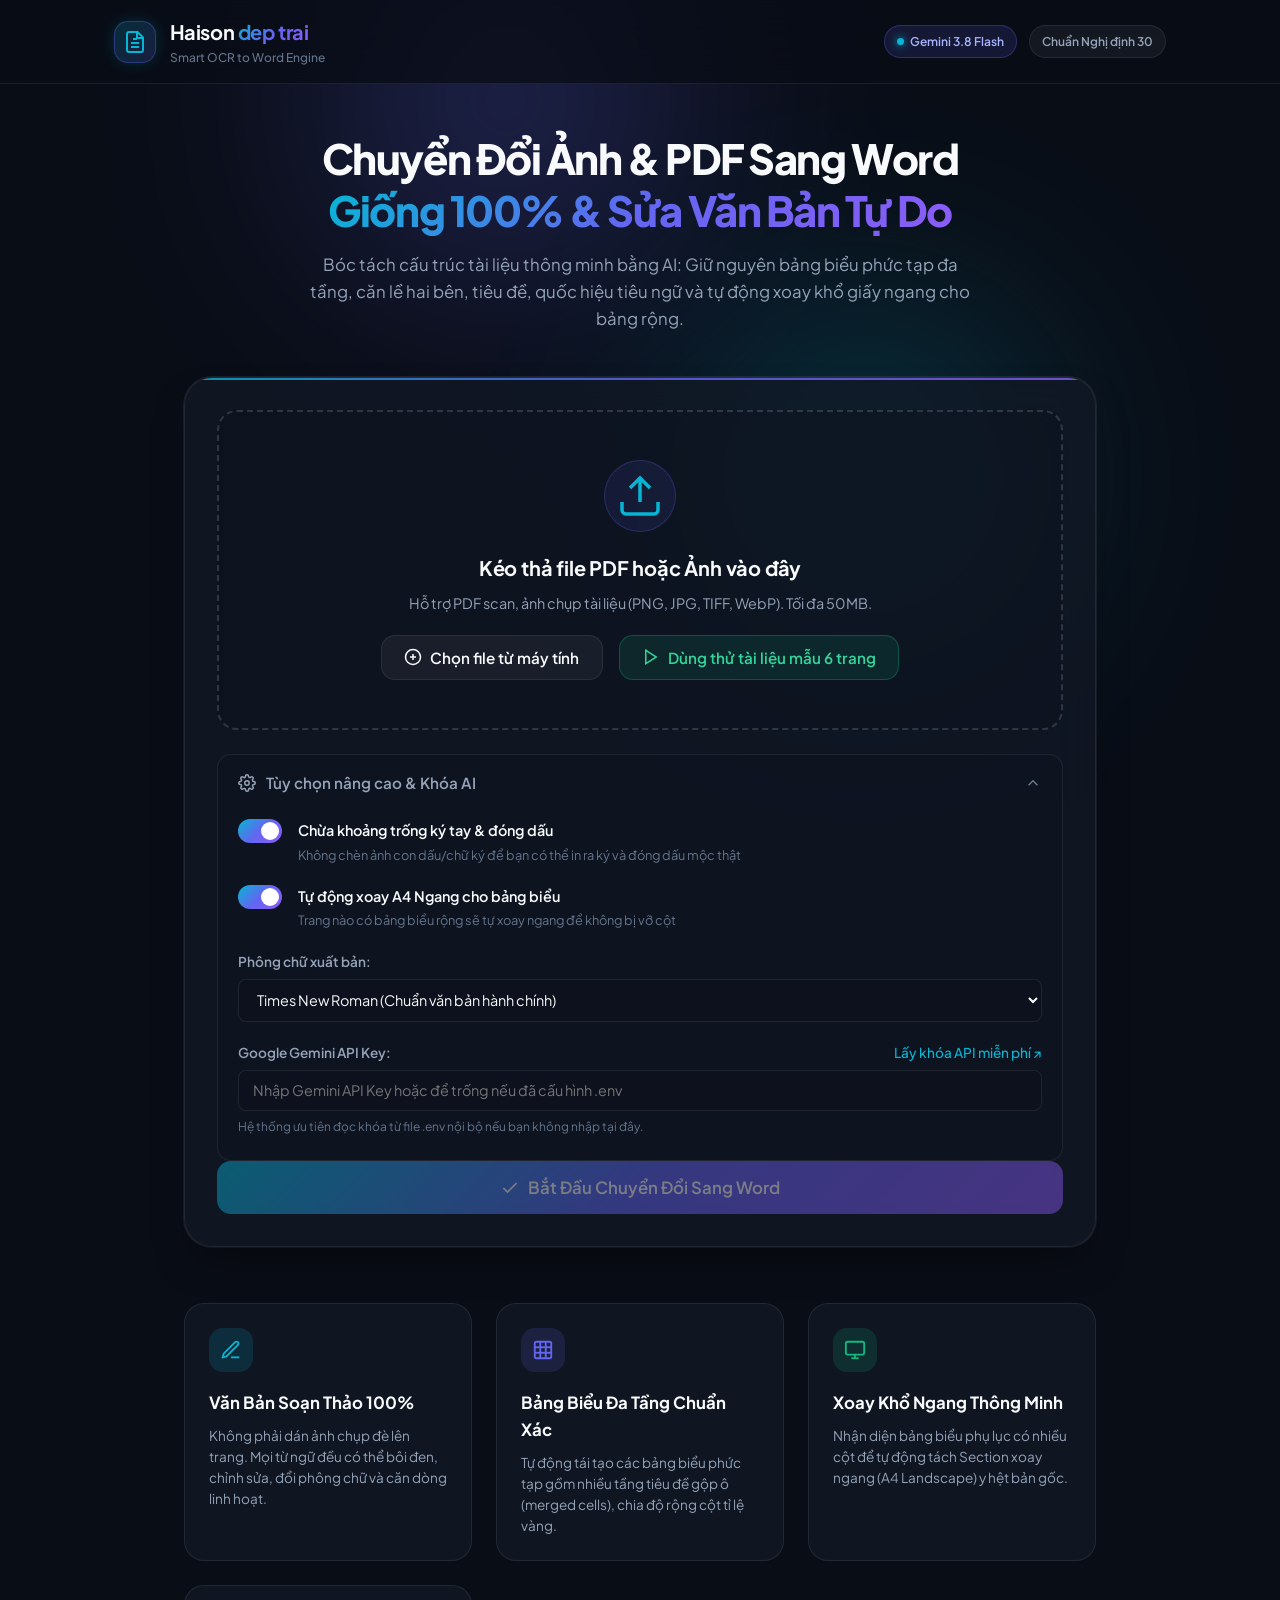
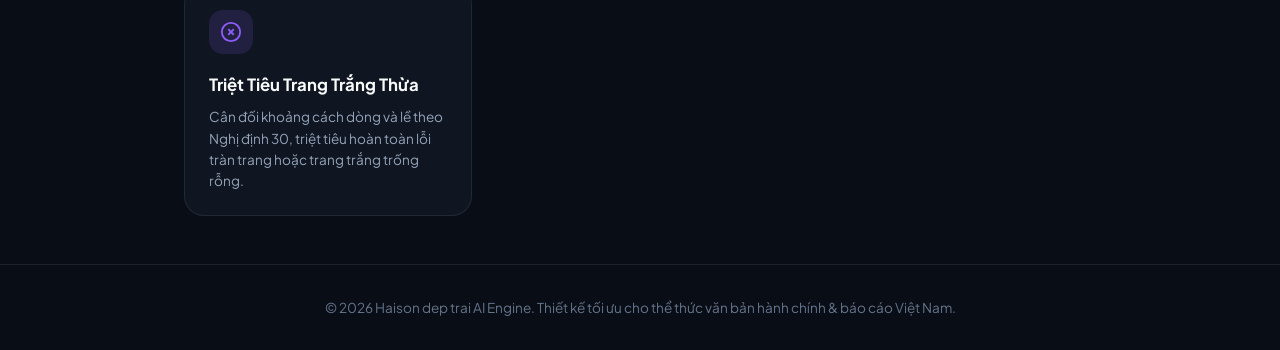
==== commit d655fe72: "chore: Đồng bộ nhãn Gemini 3.8 Flash trong templates/index.html" ====
--- a/templates/index.html
+++ b/templates/index.html
@@ -35,7 +35,7 @@
       <div class="header-badges">
         <span class="badge badge-pulse">
           <span class="pulse-dot"></span>
-          AI Vision Multimodal
+          Gemini 3.8 Flash
         </span>
         <span class="badge badge-subtle">Chuẩn Nghị định 30</span>
       </div>
--- a/static/css/style.css
+++ b/static/css/style.css
@@ -213,7 +213,7 @@
   margin-bottom: 1rem;
 }
 
-.hero-desc {
+.hero-desc, .hero-description {
   font-size: 1.05rem;
   color: var(--text-muted);
   max-width: 680px;
@@ -221,8 +221,8 @@
   font-weight: 400;
 }
 
-/* Converter Card */
-.converter-card {
+/* Converter Card & Glass Card */
+.converter-card, .glass-card.main-card, .main-card {
   background: var(--bg-card);
   backdrop-filter: blur(24px);
   -webkit-backdrop-filter: blur(24px);
@@ -235,7 +235,7 @@
   margin-bottom: 3.5rem;
 }
 
-.converter-card::before {
+.converter-card::before, .glass-card.main-card::before, .main-card::before {
   content: '';
   position: absolute;
   top: 0;
@@ -250,12 +250,23 @@
 .drop-zone {
   border: 2px dashed rgba(255, 255, 255, 0.15);
   border-radius: var(--radius-lg);
-  padding: 3.25rem 2rem;
+  padding: 3rem 1.75rem;
   text-align: center;
   background: rgba(13, 18, 30, 0.4);
   transition: var(--transition-normal);
   cursor: pointer;
   position: relative;
+  overflow: hidden;
+}
+
+.file-input {
+  position: absolute;
+  inset: 0;
+  width: 100%;
+  height: 100%;
+  opacity: 0;
+  cursor: pointer;
+  z-index: 10;
 }
 
 .drop-zone:hover, .drop-zone.dragover {
@@ -263,6 +274,14 @@
   background: rgba(99, 102, 241, 0.06);
   transform: translateY(-2px);
   box-shadow: 0 10px 25px -10px rgba(99, 102, 241, 0.3);
+}
+
+.drop-zone-content, .drop-content {
+  display: flex;
+  flex-direction: column;
+  align-items: center;
+  justify-content: center;
+  pointer-events: none;
 }
 
 .upload-icon-wrapper {
@@ -285,17 +304,45 @@
   border-color: var(--accent-cyan);
 }
 
-.drop-title {
+.drop-zone-title, .drop-title {
   font-size: 1.25rem;
   font-weight: 700;
   margin-bottom: 0.5rem;
   letter-spacing: -0.01em;
 }
 
-.drop-hint {
+.drop-zone-subtitle, .drop-hint {
   color: var(--text-muted);
   font-size: 0.9rem;
-  margin-bottom: 1.5rem;
+  margin-bottom: 1.25rem;
+}
+
+.browse-link {
+  color: var(--accent-cyan);
+  font-weight: 600;
+  text-decoration: underline;
+  text-underline-offset: 3px;
+  pointer-events: auto;
+}
+
+.format-tags {
+  display: flex;
+  align-items: center;
+  justify-content: center;
+  gap: 0.5rem;
+  flex-wrap: wrap;
+  margin-top: 0.5rem;
+}
+
+.tag {
+  font-size: 0.75rem;
+  font-weight: 500;
+  color: var(--text-muted);
+  background: rgba(255, 255, 255, 0.05);
+  border: 1px solid var(--border-subtle);
+  padding: 0.25rem 0.65rem;
+  border-radius: 9999px;
+  backdrop-filter: blur(8px);
 }
 
 .drop-actions {
@@ -383,12 +430,12 @@
   box-shadow: 0 12px 30px -5px rgba(16, 185, 129, 0.55);
 }
 
-.btn-icon {
+.btn-icon, .btn-remove-file {
   background: none;
   border: none;
   color: var(--text-dim);
   cursor: pointer;
-  padding: 0.35rem;
+  padding: 0.4rem;
   border-radius: var(--radius-sm);
   display: flex;
   align-items: center;
@@ -396,24 +443,66 @@
   transition: var(--transition-fast);
 }
 
-.btn-icon:hover {
+.btn-icon:hover, .btn-remove-file:hover {
   color: var(--accent-rose);
-  background: rgba(244, 63, 94, 0.1);
-}
-
-/* File Preview Bar */
-.file-preview-bar {
-  display: flex;
-  align-items: center;
+  background: rgba(244, 63, 94, 0.12);
+}
+
+.btn-large {
+  padding: 0.95rem 1.75rem;
+  font-size: 1.05rem;
+  font-weight: 700;
+}
+
+.btn-success {
+  background: linear-gradient(135deg, #10b981 0%, #059669 100%);
+  color: #ffffff;
+  box-shadow: 0 10px 25px -5px rgba(16, 185, 129, 0.45);
+}
+
+.btn-success:hover {
+  opacity: 0.95;
+  transform: translateY(-2px);
+  box-shadow: 0 12px 30px -5px rgba(16, 185, 129, 0.6);
+}
+
+.btn-secondary {
+  background: rgba(255, 255, 255, 0.08);
+  border: 1px solid var(--border-subtle);
+  color: var(--text-main);
+}
+
+.btn-secondary:hover {
+  background: rgba(255, 255, 255, 0.15);
+  border-color: rgba(255, 255, 255, 0.25);
+  transform: translateY(-1px);
+}
+
+/* File Preview Bar & File Selected Bar */
+.file-preview-bar, .file-selected-bar {
+  display: flex;
+  align-items: center;
+  justify-content: space-between;
   gap: 1rem;
-  background: rgba(13, 18, 30, 0.9);
-  border: 1px solid rgba(99, 102, 241, 0.35);
+  background: rgba(13, 18, 30, 0.95);
+  border: 1px solid rgba(99, 102, 241, 0.4);
   border-radius: var(--radius-md);
   padding: 0.9rem 1.25rem;
   text-align: left;
-}
-
-.file-icon-box {
+  margin-top: 1rem;
+  box-shadow: 0 8px 20px -6px rgba(0, 0, 0, 0.5);
+  animation: fadeIn 0.3s ease;
+}
+
+.file-info-col {
+  display: flex;
+  align-items: center;
+  gap: 0.85rem;
+  min-width: 0;
+  flex: 1;
+}
+
+.file-icon-box, .file-type-icon {
   width: 44px;
   height: 44px;
   border-radius: var(--radius-sm);
@@ -422,12 +511,17 @@
   display: flex;
   align-items: center;
   justify-content: center;
+  font-weight: 700;
+  font-size: 0.8rem;
+  letter-spacing: 0.05em;
   flex-shrink: 0;
 }
 
-.file-info-details {
+.file-info-details, .file-meta {
   flex: 1;
   min-width: 0;
+  display: flex;
+  flex-direction: column;
 }
 
 .file-name {
@@ -439,7 +533,7 @@
   text-overflow: ellipsis;
 }
 
-.file-meta {
+.file-meta, .file-size {
   display: block;
   font-size: 0.8rem;
   color: var(--text-dim);
@@ -669,19 +763,21 @@
   color: white;
 }
 
-/* Progress Card */
-.progress-card {
+/* Progress Card & Process Wrapper */
+.progress-card, .process-wrapper {
   margin-top: 2rem;
   padding: 1.5rem;
-  background: rgba(13, 18, 30, 0.7);
+  background: rgba(13, 18, 30, 0.8);
   border: 1px solid var(--border-active);
   border-radius: var(--radius-md);
   animation: fadeIn 0.3s ease;
+  box-shadow: 0 10px 30px -10px rgba(99, 102, 241, 0.25);
 }
 
 .progress-header {
   display: flex;
   align-items: center;
+  justify-content: space-between;
   gap: 0.85rem;
   margin-bottom: 1.25rem;
 }
@@ -699,14 +795,22 @@
   to { transform: rotate(360deg); }
 }
 
-.progress-status-text {
+.progress-status-text, .step-indicator {
   font-weight: 600;
   font-size: 0.95rem;
   color: var(--text-main);
+  flex: 1;
+}
+
+.percent-counter {
+  font-family: 'JetBrains Mono', monospace;
+  font-size: 0.95rem;
+  font-weight: 700;
+  color: var(--accent-cyan);
 }
 
 .progress-track {
-  height: 6px;
+  height: 8px;
   background: rgba(255, 255, 255, 0.08);
   border-radius: 9999px;
   overflow: hidden;
@@ -718,7 +822,8 @@
   width: 25%;
   background: var(--gradient-primary);
   border-radius: 9999px;
-  transition: width 0.4s ease;
+  transition: width 0.35s ease;
+  box-shadow: 0 0 10px rgba(6, 182, 212, 0.5);
 }
 
 .progress-steps {
@@ -728,6 +833,20 @@
   gap: 0.75rem;
 }
 
+.steps-list {
+  display: flex;
+  flex-direction: column;
+  gap: 0.85rem;
+  list-style: none;
+}
+
+.steps-list .step-item {
+  flex-direction: row;
+  align-items: center;
+  text-align: left;
+  gap: 0.85rem;
+}
+
 .step-item {
   display: flex;
   flex-direction: column;
@@ -744,6 +863,42 @@
 
 .step-item.completed {
   opacity: 1;
+}
+
+.step-dot {
+  width: 12px;
+  height: 12px;
+  border-radius: 50%;
+  background: rgba(255, 255, 255, 0.2);
+  flex-shrink: 0;
+  transition: var(--transition-fast);
+}
+
+.step-item.active .step-dot {
+  background: var(--accent-cyan);
+  box-shadow: 0 0 12px var(--accent-cyan);
+  transform: scale(1.2);
+  animation: pulseAnimation 1.5s infinite;
+}
+
+.step-item.completed .step-dot {
+  background: var(--accent-emerald);
+  box-shadow: 0 0 8px var(--accent-emerald);
+}
+
+.step-label, .step-title {
+  font-size: 0.88rem;
+  font-weight: 500;
+  color: var(--text-muted);
+}
+
+.step-item.active .step-label {
+  color: var(--text-main);
+  font-weight: 600;
+}
+
+.step-item.completed .step-label {
+  color: #a7f3d0;
 }
 
 .step-icon {
@@ -769,20 +924,15 @@
   color: white;
 }
 
-.step-title {
-  font-size: 0.75rem;
-  font-weight: 500;
-  color: var(--text-muted);
-}
-
-/* Result Card */
-.result-card {
+/* Result Card & Result Box */
+.result-card, .result-box {
   margin-top: 2rem;
   padding: 2rem;
-  background: rgba(16, 185, 129, 0.06);
-  border: 1px solid rgba(16, 185, 129, 0.35);
+  background: rgba(16, 185, 129, 0.08);
+  border: 1px solid rgba(16, 185, 129, 0.4);
   border-radius: var(--radius-lg);
   animation: fadeIn 0.4s cubic-bezier(0.4, 0, 0.2, 1);
+  box-shadow: 0 15px 35px -10px rgba(16, 185, 129, 0.25);
 }
 
 .result-badge {
@@ -793,6 +943,36 @@
   font-weight: 700;
   font-size: 1.1rem;
   margin-bottom: 1.25rem;
+}
+
+.success-banner {
+  display: flex;
+  align-items: center;
+  gap: 1.25rem;
+  margin-bottom: 1.5rem;
+}
+
+.success-icon-wrap {
+  width: 52px;
+  height: 52px;
+  border-radius: var(--radius-md);
+  background: rgba(16, 185, 129, 0.2);
+  border: 1px solid rgba(16, 185, 129, 0.45);
+  display: flex;
+  align-items: center;
+  justify-content: center;
+  flex-shrink: 0;
+}
+
+.success-details {
+  flex: 1;
+}
+
+.success-title {
+  font-size: 1.25rem;
+  font-weight: 700;
+  color: #34d399;
+  margin-bottom: 0.25rem;
 }
 
 .result-details {
@@ -826,12 +1006,13 @@
   word-break: break-all;
 }
 
-.result-subtitle {
-  font-size: 0.85rem;
+.result-subtitle, .success-subtitle {
+  font-size: 0.88rem;
   color: var(--text-dim);
-}
-
-.result-actions {
+  line-height: 1.5;
+}
+
+.result-actions, .download-action-row {
   display: flex;
   align-items: center;
   gap: 1rem;
